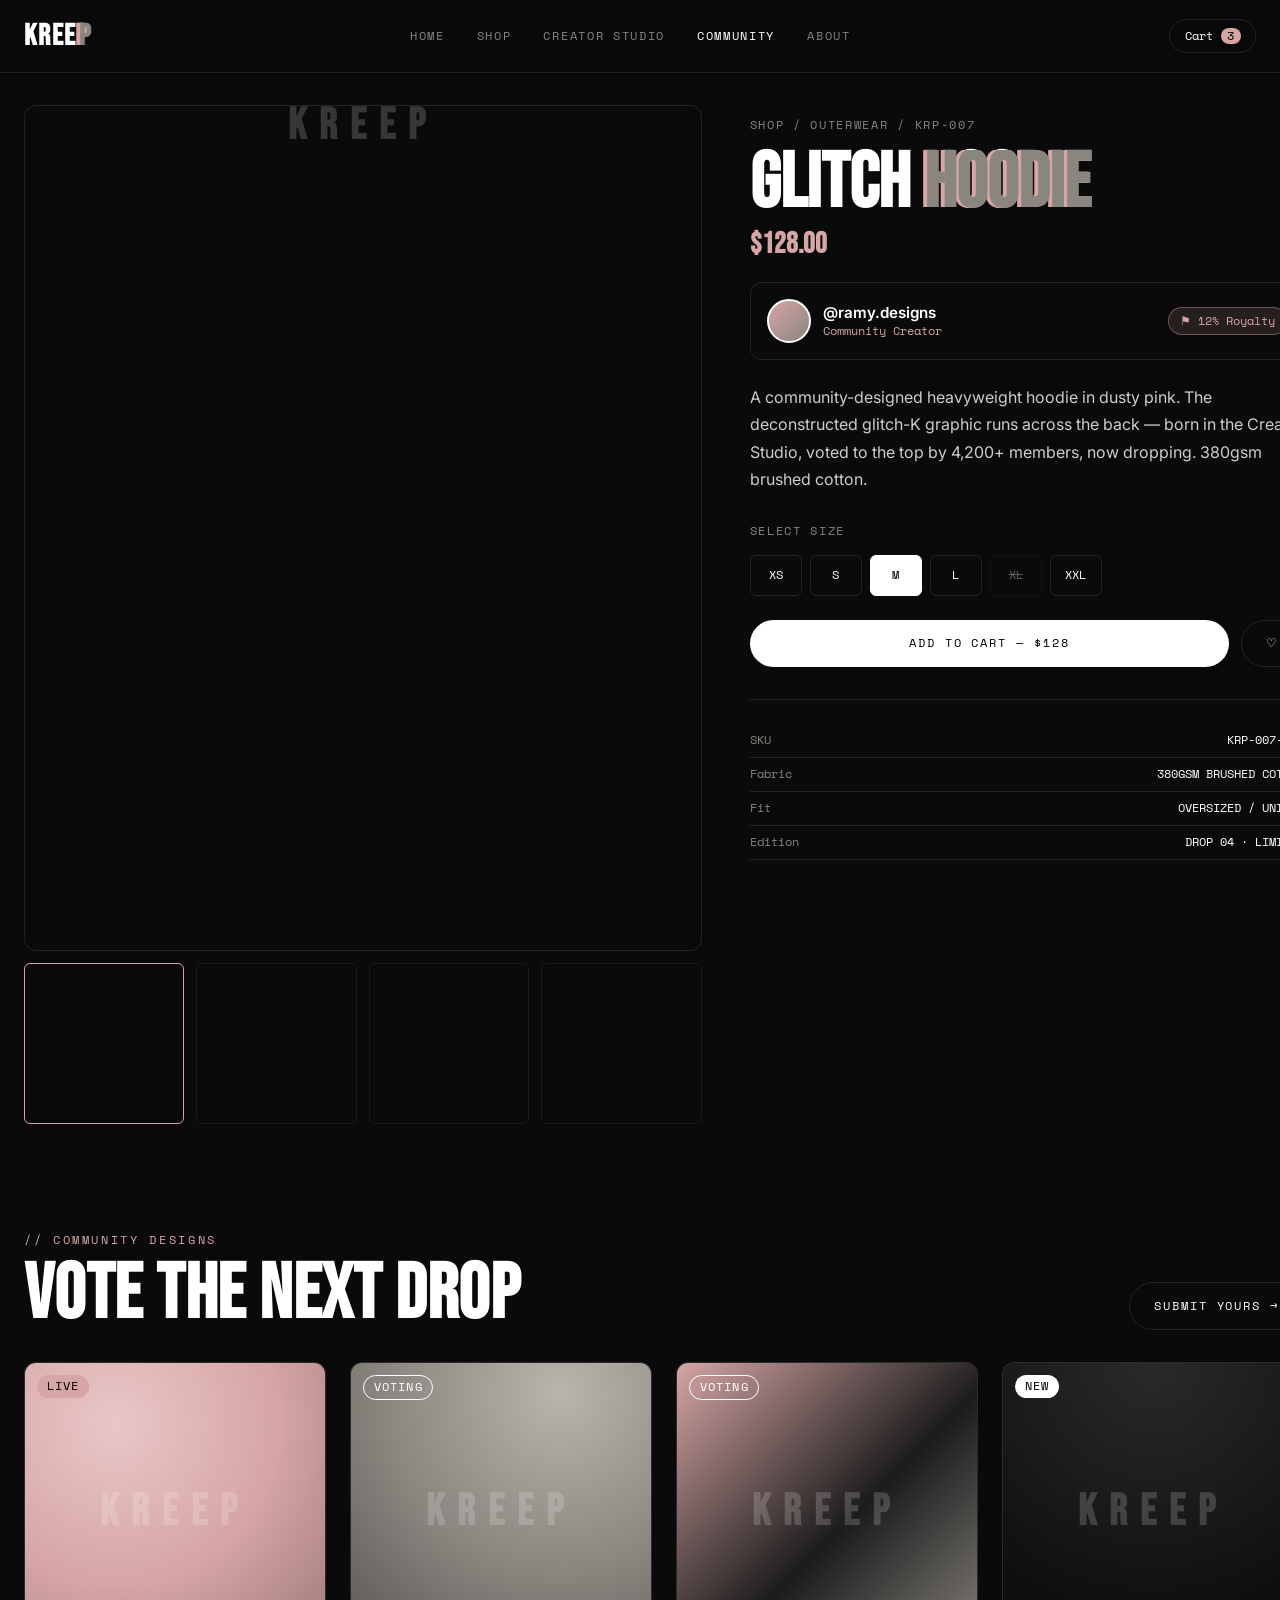
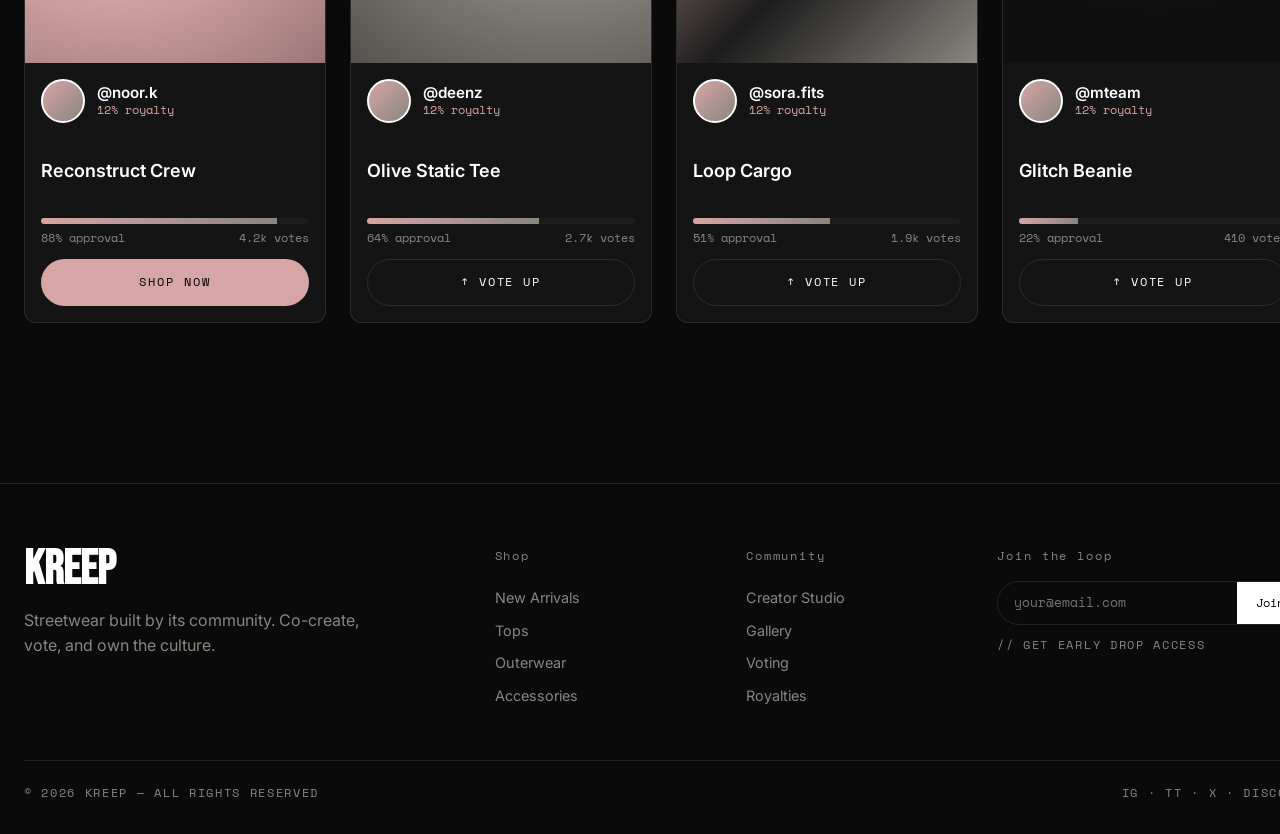
==== product.html @ 2c05e25a "feat: KREEP streetwear site — 3 screens + design tokens + components - Homepage: hero with glitch an" ====
<!DOCTYPE html>
<html lang="en">
<head>
  <meta charset="UTF-8" />
  <meta name="viewport" content="width=device-width, initial-scale=1.0" />
  <title>KREEP — Glitch Hoodie · Product</title>
  <link rel="preconnect" href="https://fonts.googleapis.com" />
  <link rel="preconnect" href="https://fonts.gstatic.com" crossorigin />
  <link href="https://fonts.googleapis.com/css2?family=Bebas+Neue&family=Inter:wght@400;500;600;700&family=Space+Mono:wght@400;700&display=swap" rel="stylesheet" />
  <link rel="stylesheet" href="css/tokens.css" />
  <link rel="stylesheet" href="css/styles.css" />
  <link rel="stylesheet" href="css/pages.css" />
</head>
<body>

  <!-- Navbar -->
  <header class="nav">
    <div class="wrap">
      <a class="nav-logo" href="index.html">KREE<span class="k-glitch glitch" data-text="P">P</span></a>
      <nav class="nav-links">
        <a href="index.html">Home</a>
        <a href="index.html#arrivals">Shop</a>
        <a href="studio.html">Creator Studio</a>
        <a href="product.html" class="active">Community</a>
        <a href="index.html#loop">About</a>
      </nav>
      <div class="nav-right">
        <button class="cart-btn">Cart <span class="count">3</span></button>
        <button class="nav-burger" aria-label="Menu"><span></span><span></span><span></span></button>
      </div>
    </div>
  </header>

  <!-- ===================== Product Detail ===================== -->
  <main class="wrap pdp">
    <div class="pdp-grid">

      <!-- Gallery -->
      <div class="gallery">
        <div class="main"><div class="ph ph-pink" id="mainImg"></div></div>
        <div class="thumbs">
          <button class="thumb active" data-ph="ph-pink"><div class="ph ph-pink"></div></button>
          <button class="thumb" data-ph="ph-olive"><div class="ph ph-olive"></div></button>
          <button class="thumb" data-ph="ph-dark"><div class="ph ph-dark"></div></button>
          <button class="thumb" data-ph="ph-mix"><div class="ph ph-mix"></div></button>
        </div>
      </div>

      <!-- Info -->
      <div class="pdp-info">
        <p class="mono crumb">Shop / Outerwear / KRP-007</p>
        <h1>Glitch <span class="glitch" data-text="Hoodie">Hoodie</span></h1>
        <div class="pdp-price">$128.00</div>

        <!-- CreatorBadge + royalty badge -->
        <div class="pdp-creator">
          <div class="creator-badge">
            <div class="avatar"></div>
            <div class="info">
              <span class="name">@ramy.designs</span>
              <span class="royalty">Community Creator</span>
            </div>
          </div>
          <span class="royalty-badge">⚑ 12% Royalty</span>
        </div>

        <p class="pdp-desc">A community-designed heavyweight hoodie in dusty pink. The deconstructed glitch-K graphic runs across the back — born in the Creator Studio, voted to the top by 4,200+ members, now dropping. 380gsm brushed cotton.</p>

        <label class="mono muted">Select size</label>
        <div class="size-row">
          <button class="size">XS</button>
          <button class="size">S</button>
          <button class="size active">M</button>
          <button class="size">L</button>
          <button class="size soldout">XL</button>
          <button class="size">XXL</button>
        </div>

        <div class="pdp-buy">
          <button class="btn btn-primary btn-block">Add to Cart — $128</button>
          <button class="btn btn-ghost" title="Save">♡</button>
        </div>

        <div class="specs">
          <div class="row"><span>SKU</span><span>KRP-007-PNK</span></div>
          <div class="row"><span>Fabric</span><span>380GSM BRUSHED COTTON</span></div>
          <div class="row"><span>Fit</span><span>OVERSIZED / UNISEX</span></div>
          <div class="row"><span>Edition</span><span>DROP 04 · LIMITED</span></div>
        </div>
      </div>
    </div>

    <!-- ===================== Community Designs Gallery ===================== -->
    <section class="section" id="community">
      <div class="section-head">
        <div>
          <p class="mono eyebrow">// Community Designs</p>
          <h2 class="display-l">Vote The Next Drop</h2>
        </div>
        <a href="studio.html" class="btn btn-ghost">Submit yours →</a>
      </div>

      <div class="grid-community">

        <!-- CommunityCard — Live -->
        <article class="community-card">
          <div class="media"><div class="ph ph-pink"></div><span class="status live">Live</span></div>
          <div class="body">
            <div class="creator-badge"><div class="avatar"></div><div class="info"><span class="name">@noor.k</span><span class="royalty">12% royalty</span></div></div>
            <h4 class="title">Reconstruct Crew</h4>
            <div class="vote">
              <div class="vote-bar"><span style="width:88%"></span></div>
              <div class="row"><span>88% approval</span><span>4.2k votes</span></div>
            </div>
            <button class="btn btn-pink btn-block">Shop Now</button>
          </div>
        </article>

        <!-- CommunityCard — Voting -->
        <article class="community-card">
          <div class="media"><div class="ph ph-olive"></div><span class="status voting">Voting</span></div>
          <div class="body">
            <div class="creator-badge"><div class="avatar"></div><div class="info"><span class="name">@deenz</span><span class="royalty">12% royalty</span></div></div>
            <h4 class="title">Olive Static Tee</h4>
            <div class="vote">
              <div class="vote-bar"><span style="width:64%"></span></div>
              <div class="row"><span>64% approval</span><span>2.7k votes</span></div>
            </div>
            <button class="btn btn-ghost btn-block">↑ Vote Up</button>
          </div>
        </article>

        <!-- CommunityCard — Voting -->
        <article class="community-card">
          <div class="media"><div class="ph ph-mix"></div><span class="status voting">Voting</span></div>
          <div class="body">
            <div class="creator-badge"><div class="avatar"></div><div class="info"><span class="name">@sora.fits</span><span class="royalty">12% royalty</span></div></div>
            <h4 class="title">Loop Cargo</h4>
            <div class="vote">
              <div class="vote-bar"><span style="width:51%"></span></div>
              <div class="row"><span>51% approval</span><span>1.9k votes</span></div>
            </div>
            <button class="btn btn-ghost btn-block">↑ Vote Up</button>
          </div>
        </article>

        <!-- CommunityCard — New -->
        <article class="community-card">
          <div class="media"><div class="ph ph-dark"></div><span class="status new">New</span></div>
          <div class="body">
            <div class="creator-badge"><div class="avatar"></div><div class="info"><span class="name">@mteam</span><span class="royalty">12% royalty</span></div></div>
            <h4 class="title">Glitch Beanie</h4>
            <div class="vote">
              <div class="vote-bar"><span style="width:22%"></span></div>
              <div class="row"><span>22% approval</span><span>410 votes</span></div>
            </div>
            <button class="btn btn-ghost btn-block">↑ Vote Up</button>
          </div>
        </article>

      </div>
    </section>
  </main>

  <!-- Footer -->
  <footer class="footer">
    <div class="wrap">
      <div class="grid">
        <div>
          <div class="logo">KREEP</div>
          <p class="muted" style="max-width:34ch">Streetwear built by its community. Co-create, vote, and own the culture.</p>
        </div>
        <div><h5>Shop</h5><div class="links"><a href="#">New Arrivals</a><a href="#">Tops</a><a href="#">Outerwear</a><a href="#">Accessories</a></div></div>
        <div><h5>Community</h5><div class="links"><a href="studio.html">Creator Studio</a><a href="product.html">Gallery</a><a href="#">Voting</a><a href="#">Royalties</a></div></div>
        <div>
          <h5>Join the loop</h5>
          <form class="news" onsubmit="return false"><input type="email" placeholder="your@email.com" aria-label="Email" /><button type="submit">Join</button></form>
          <p class="mono muted" style="margin-top:.8rem">// Get early drop access</p>
        </div>
      </div>
      <div class="bottom mono"><span>© 2026 KREEP — ALL RIGHTS RESERVED</span><span>IG · TT · X · DISCORD</span></div>
    </div>
  </footer>

  <script src="js/main.js"></script>
</body>
</html>
---- css/tokens.css ----
/* ==========================================================================
   KREEP — Design Tokens
   These map 1:1 to Figma Color Styles, Text Styles & spacing variables.
   Use the comment labels as the Style names when rebuilding in Figma.
   ========================================================================== */

:root {
  /* ---- Color Styles ---------------------------------------------------- */
  --c-dusty-pink: #d6a5a5;   /* Brand/Dusty Pink   */
  --c-olive-gray: #89857f;   /* Brand/Warm Gray    */
  --c-black:      #000000;   /* Base/Black         */
  --c-white:      #ffffff;   /* Base/White         */

  /* Derived surface tints (kept inside the palette family) */
  --c-ink-900:    #0a0a0a;
  --c-ink-800:    #141414;
  --c-ink-700:    #1c1c1c;
  --c-line:       rgba(255, 255, 255, 0.10);
  --c-line-dark:  rgba(0, 0, 0, 0.12);
  --c-pink-soft:  rgba(214, 165, 165, 0.14);
  --c-pink-line:  rgba(214, 165, 165, 0.40);
  --c-olive-soft: rgba(137, 133, 127, 0.16);

  /* Status colors (derived from palette, used for community tags) */
  --c-live:    #d6a5a5;
  --c-voting:  #89857f;
  --c-new:     #ffffff;

  /* ---- Typography ------------------------------------------------------ */
  --font-display: "Bebas Neue", "Arial Narrow", sans-serif; /* Display     */
  --font-body:    "Inter", system-ui, -apple-system, sans-serif; /* Body    */
  --font-mono:    "Space Mono", "Courier New", monospace;   /* Label/Tag   */

  /* Text Styles — size / line-height / tracking */
  --t-display-xl: 700 clamp(4rem, 14vw, 11rem)/0.86 var(--font-display);
  --t-display-l:  700 clamp(2.6rem, 6vw, 5rem)/0.9 var(--font-display);
  --t-display-m:  700 clamp(1.8rem, 3.4vw, 2.8rem)/0.95 var(--font-display);
  --t-heading:    600 1.125rem/1.3 var(--font-body);
  --t-body:       400 1rem/1.6 var(--font-body);
  --t-body-sm:    400 0.875rem/1.55 var(--font-body);
  --t-label:      400 0.75rem/1.4 var(--font-mono);

  /* ---- Spacing scale (8pt-ish) ---------------------------------------- */
  --s-1: 0.25rem;
  --s-2: 0.5rem;
  --s-3: 0.75rem;
  --s-4: 1rem;
  --s-5: 1.5rem;
  --s-6: 2rem;
  --s-7: 3rem;
  --s-8: 4rem;
  --s-9: 6rem;

  /* ---- Radius & elevation --------------------------------------------- */
  --r-sm: 6px;
  --r-md: 12px;
  --r-lg: 20px;
  --r-pill: 999px;

  --shadow-card: 0 18px 40px -20px rgba(0, 0, 0, 0.6);
  --shadow-float: 0 30px 60px -25px rgba(0, 0, 0, 0.7);

  /* ---- Layout ---------------------------------------------------------- */
  --maxw: 1280px;
  --nav-h: 72px;
}
---- css/styles.css ----
/* ==========================================================================
   KREEP — Global + Component styles
   Components flagged with /* @component */ map to Figma components.
   ========================================================================== */

*,
*::before,
*::after { box-sizing: border-box; }

html { scroll-behavior: smooth; }

body {
  margin: 0;
  background: var(--c-ink-900);
  color: var(--c-white);
  font: var(--t-body);
  -webkit-font-smoothing: antialiased;
  text-rendering: optimizeLegibility;
  overflow-x: hidden;
}

a { color: inherit; text-decoration: none; }
img { display: block; max-width: 100%; }
button { font-family: inherit; cursor: pointer; border: none; background: none; color: inherit; }
ul { list-style: none; margin: 0; padding: 0; }

.wrap { width: 100%; max-width: var(--maxw); margin-inline: auto; padding-inline: var(--s-5); }

.mono { font: var(--t-label); letter-spacing: 0.14em; text-transform: uppercase; }
.muted { color: var(--c-olive-gray); }

.display-xl { font: var(--t-display-xl); letter-spacing: 0.01em; text-transform: uppercase; margin: 0; }
.display-l  { font: var(--t-display-l);  letter-spacing: 0.01em; text-transform: uppercase; margin: 0; }
.display-m  { font: var(--t-display-m);  letter-spacing: 0.02em; text-transform: uppercase; margin: 0; }

.section { padding-block: var(--s-9); }
.section-head { display: flex; align-items: flex-end; justify-content: space-between; gap: var(--s-5); margin-bottom: var(--s-6); flex-wrap: wrap; }
.eyebrow { color: var(--c-dusty-pink); letter-spacing: 0.22em; }

/* ---- Buttons ------------------------------------------------------------ */
.btn {
  display: inline-flex; align-items: center; gap: var(--s-2);
  padding: 0.9rem 1.5rem;
  font: var(--t-label); letter-spacing: 0.16em; text-transform: uppercase;
  border-radius: var(--r-pill);
  transition: transform 0.18s ease, background 0.18s ease, color 0.18s ease;
  border: 1px solid transparent;
}
.btn:hover { transform: translateY(-2px); }
.btn-primary { background: var(--c-white); color: var(--c-black); }
.btn-primary:hover { background: var(--c-dusty-pink); }
.btn-ghost { border-color: var(--c-line); color: var(--c-white); }
.btn-ghost:hover { border-color: var(--c-dusty-pink); color: var(--c-dusty-pink); }
.btn-pink { background: var(--c-dusty-pink); color: var(--c-black); }
.btn-block { width: 100%; justify-content: center; }

/* ==========================================================================
   @component  Navbar
   ========================================================================== */
.nav {
  position: sticky; top: 0; z-index: 50;
  height: var(--nav-h);
  display: flex; align-items: center;
  background: rgba(10, 10, 10, 0.72);
  backdrop-filter: blur(14px);
  border-bottom: 1px solid var(--c-line);
}
.nav .wrap { display: flex; align-items: center; justify-content: space-between; gap: var(--s-5); }
.nav-logo { font: var(--t-display-m); font-size: 1.9rem; letter-spacing: 0.06em; display: inline-flex; align-items: center; }
.nav-logo .k-glitch { color: var(--c-dusty-pink); }
.nav-links { display: flex; gap: var(--s-6); }
.nav-links a { font: var(--t-label); letter-spacing: 0.14em; text-transform: uppercase; color: var(--c-olive-gray); transition: color 0.15s; }
.nav-links a:hover, .nav-links a.active { color: var(--c-white); }
.nav-right { display: flex; align-items: center; gap: var(--s-4); }
.cart-btn { display: inline-flex; align-items: center; gap: var(--s-2); padding: 0.5rem 0.9rem; border: 1px solid var(--c-line); border-radius: var(--r-pill); font: var(--t-label); }
.cart-btn .count { background: var(--c-dusty-pink); color: var(--c-black); border-radius: var(--r-pill); padding: 0 0.4rem; }
.nav-burger { display: none; flex-direction: column; gap: 5px; }
.nav-burger span { width: 22px; height: 2px; background: var(--c-white); }

/* ==========================================================================
   @component  ProductCard
   ========================================================================== */
.product-card {
  position: relative;
  background: var(--c-ink-800);
  border: 1px solid var(--c-line);
  border-radius: var(--r-md);
  overflow: hidden;
  transition: border-color 0.2s, transform 0.2s;
}
.product-card:hover { border-color: var(--c-pink-line); transform: translateY(-4px); }
.product-card .media { position: relative; aspect-ratio: 4 / 5; overflow: hidden; }
.product-card .media .ph { width: 100%; height: 100%; }
.product-card .sku { position: absolute; top: var(--s-3); left: var(--s-3); background: rgba(0,0,0,0.6); padding: 0.25rem 0.55rem; border-radius: var(--r-sm); font: var(--t-label); letter-spacing: 0.1em; }
.product-card .overlay {
  position: absolute; inset: 0;
  display: flex; align-items: flex-end; justify-content: center;
  padding: var(--s-4);
  background: linear-gradient(to top, rgba(0,0,0,0.85), transparent 60%);
  opacity: 0; transition: opacity 0.22s ease;
}
.product-card:hover .overlay { opacity: 1; }
.product-card .overlay .btn { transform: translateY(8px); transition: transform 0.22s ease; }
.product-card:hover .overlay .btn { transform: translateY(0); }
.product-card .meta { padding: var(--s-4); display: flex; justify-content: space-between; align-items: center; gap: var(--s-3); }
.product-card .meta h4 { margin: 0; font: var(--t-heading); }
.product-card .meta .price { font: var(--t-label); color: var(--c-dusty-pink); }
.product-card .meta .cat { font: var(--t-label); color: var(--c-olive-gray); display: block; margin-top: 2px; }

/* ==========================================================================
   @component  CreatorBadge
   ========================================================================== */
.creator-badge { display: inline-flex; align-items: center; gap: var(--s-3); }
.creator-badge .avatar { width: 40px; height: 40px; border-radius: var(--r-pill); background: linear-gradient(135deg, var(--c-dusty-pink), var(--c-olive-gray)); flex-shrink: 0; border: 2px solid var(--c-white); }
.creator-badge .info { display: flex; flex-direction: column; }
.creator-badge .name { font: var(--t-heading); font-size: 0.95rem; }
.creator-badge .royalty { font: var(--t-label); color: var(--c-dusty-pink); }

/* ==========================================================================
   @component  DesignChip
   ========================================================================== */
.design-chip {
  display: inline-flex; align-items: center; gap: var(--s-2);
  padding: 0.5rem 0.75rem;
  border: 1px solid var(--c-line);
  border-radius: var(--r-sm);
  font: var(--t-label); letter-spacing: 0.08em;
  background: var(--c-ink-700);
  transition: border-color 0.15s, background 0.15s, color 0.15s;
}
.design-chip:hover { border-color: var(--c-pink-line); }
.design-chip.active { background: var(--c-white); color: var(--c-black); border-color: var(--c-white); }
.design-chip .swatch { width: 14px; height: 14px; border-radius: 3px; border: 1px solid var(--c-line-dark); }

/* ==========================================================================
   @component  CommunityCard
   ========================================================================== */
.community-card {
  background: var(--c-ink-800);
  border: 1px solid var(--c-line);
  border-radius: var(--r-md);
  overflow: hidden;
  display: flex; flex-direction: column;
}
.community-card .media { aspect-ratio: 1/1; position: relative; }
.community-card .media .ph { width: 100%; height: 100%; }
.community-card .status { position: absolute; top: var(--s-3); left: var(--s-3); padding: 0.2rem 0.6rem; border-radius: var(--r-pill); font: var(--t-label); letter-spacing: 0.1em; text-transform: uppercase; }
.status.live   { background: var(--c-dusty-pink); color: var(--c-black); }
.status.voting { background: transparent; color: var(--c-white); border: 1px solid var(--c-white); }
.status.new    { background: var(--c-white); color: var(--c-black); }
.community-card .body { padding: var(--s-4); display: flex; flex-direction: column; gap: var(--s-3); }
.community-card .title { font: var(--t-heading); }
.vote { display: flex; flex-direction: column; gap: 6px; }
.vote-bar { height: 6px; border-radius: var(--r-pill); background: var(--c-ink-700); overflow: hidden; }
.vote-bar > span { display: block; height: 100%; background: linear-gradient(90deg, var(--c-dusty-pink), var(--c-olive-gray)); }
.vote .row { display: flex; justify-content: space-between; font: var(--t-label); color: var(--c-olive-gray); }

/* ---- Placeholder visuals (stand in for product photography) ------------- */
.ph { background-size: cover; background-position: center; position: relative; }
.ph-pink  { background: radial-gradient(120% 120% at 30% 20%, #e9c7c7, #d6a5a5 45%, #8a6a6a 100%); }
.ph-olive { background: radial-gradient(120% 120% at 70% 10%, #b9b5ad, #89857f 50%, #4f4d49 100%); }
.ph-dark  { background: radial-gradient(120% 120% at 50% 0%, #2a2a2a, #0f0f0f 70%); }
.ph-mix   { background: linear-gradient(135deg, #d6a5a5 0%, #1c1c1c 55%, #89857f 100%); }
.ph::after { content: "KREEP"; position: absolute; inset: 0; display: grid; place-items: center; font: var(--t-display-m); color: rgba(255,255,255,0.18); letter-spacing: 0.3em; }

/* ==========================================================================
   Footer
   ========================================================================== */
.footer { border-top: 1px solid var(--c-line); padding-block: var(--s-8) var(--s-6); margin-top: var(--s-8); }
.footer .grid { display: grid; grid-template-columns: 2fr 1fr 1fr 1.4fr; gap: var(--s-6); }
.footer h5 { font: var(--t-label); color: var(--c-olive-gray); letter-spacing: 0.16em; margin: 0 0 var(--s-4); }
.footer .logo { font: var(--t-display-l); font-size: 3rem; }
.footer .links a { display: block; padding: 0.3rem 0; color: var(--c-olive-gray); font-size: 0.9rem; }
.footer .links a:hover { color: var(--c-white); }
.footer .news { display: flex; border: 1px solid var(--c-line); border-radius: var(--r-pill); overflow: hidden; }
.footer .news input { flex: 1; background: transparent; border: none; color: var(--c-white); padding: 0.7rem 1rem; outline: none; font-family: var(--font-mono); font-size: 0.8rem; }
.footer .news button { background: var(--c-white); color: var(--c-black); padding-inline: 1.2rem; font: var(--t-label); }
.footer .bottom { display: flex; justify-content: space-between; gap: var(--s-4); margin-top: var(--s-7); padding-top: var(--s-5); border-top: 1px solid var(--c-line); flex-wrap: wrap; color: var(--c-olive-gray); }

/* ==========================================================================
   Glitch signature element
   ========================================================================== */
.glitch { position: relative; display: inline-block; color: var(--c-white); }
.glitch::before, .glitch::after {
  content: attr(data-text);
  position: absolute; left: 0; top: 0;
  width: 100%; overflow: hidden;
  clip-path: inset(0 0 0 0);
}
.glitch::before { color: var(--c-dusty-pink); transform: translate(-2px, 0); animation: glitch-1 2.2s infinite linear alternate-reverse; }
.glitch::after  { color: var(--c-olive-gray); transform: translate(2px, 0);  animation: glitch-2 2.6s infinite linear alternate-reverse; }
.glitch.active::before { animation-duration: 0.35s; }
.glitch.active::after  { animation-duration: 0.42s; }

@keyframes glitch-1 {
  0%   { clip-path: inset(0 0 82% 0); transform: translate(-2px, -1px); }
  20%  { clip-path: inset(30% 0 40% 0); transform: translate(3px, 1px); }
  40%  { clip-path: inset(60% 0 8% 0); transform: translate(-3px, 0); }
  60%  { clip-path: inset(10% 0 70% 0); transform: translate(2px, -1px); }
  80%  { clip-path: inset(48% 0 22% 0); transform: translate(-1px, 1px); }
  100% { clip-path: inset(70% 0 12% 0); transform: translate(2px, 0); }
}
@keyframes glitch-2 {
  0%   { clip-path: inset(72% 0 8% 0); transform: translate(2px, 1px); }
  20%  { clip-path: inset(12% 0 62% 0); transform: translate(-3px, 0); }
  40%  { clip-path: inset(40% 0 30% 0); transform: translate(3px, -1px); }
  60%  { clip-path: inset(80% 0 4% 0); transform: translate(-2px, 1px); }
  80%  { clip-path: inset(24% 0 52% 0); transform: translate(1px, 0); }
  100% { clip-path: inset(4% 0 86% 0); transform: translate(-2px, -1px); }
}

/* ==========================================================================
   Ticker
   ========================================================================== */
.ticker { border-block: 1px solid var(--c-line); background: var(--c-dusty-pink); color: var(--c-black); overflow: hidden; white-space: nowrap; }
.ticker .track { display: inline-flex; gap: var(--s-6); padding-block: 0.7rem; animation: ticker 22s linear infinite; }
.ticker .track span { font: var(--t-display-m); font-size: 1.4rem; letter-spacing: 0.08em; display: inline-flex; align-items: center; gap: var(--s-6); }
.ticker .track span::after { content: "✕"; font-size: 0.9rem; }
@keyframes ticker { from { transform: translateX(0); } to { transform: translateX(-50%); } }

@media (prefers-reduced-motion: reduce) {
  .ticker .track, .glitch::before, .glitch::after { animation: none !important; }
}

/* ==========================================================================
   Responsive
   ========================================================================== */
@media (max-width: 880px) {
  .nav-links { display: none; }
  .nav-burger { display: flex; }
  .footer .grid { grid-template-columns: 1fr 1fr; }
}
---- css/pages.css ----
/* ==========================================================================
   KREEP — Page-specific layouts (Home, Studio, Product)
   ========================================================================== */

/* ---------------------------- HOME : Hero -------------------------------- */
.hero { padding-top: var(--s-7); position: relative; overflow: hidden; }
.hero::before {
  content: ""; position: absolute; top: -10%; right: -5%;
  width: 50vw; height: 50vw; max-width: 700px; max-height: 700px;
  background: radial-gradient(circle, var(--c-pink-soft), transparent 65%);
  pointer-events: none;
}
.hero-grid { display: grid; grid-template-columns: 1.05fr 0.95fr; gap: var(--s-7); align-items: center; }
.hero-copy .eyebrow { margin-bottom: var(--s-4); }
.hero-sub { max-width: 42ch; color: #cfcdc9; margin: var(--s-5) 0; font-size: 1.05rem; }
.hero-cta { display: flex; gap: var(--s-3); flex-wrap: wrap; }
.hero-note { margin-top: var(--s-6); }
.hero-glitch { color: var(--c-dusty-pink); }

.hero-visual { position: relative; min-height: 520px; }
.float-card { position: absolute; width: 240px; box-shadow: var(--shadow-float); }
.float-card.f1 { top: 0; left: 6%; z-index: 3; animation: float 6s ease-in-out infinite; }
.float-card.f2 { top: 28%; right: 2%; z-index: 2; width: 220px; animation: float 7s ease-in-out infinite 0.6s; }
.float-card.f3 { bottom: 0; left: 22%; z-index: 1; width: 210px; animation: float 8s ease-in-out infinite 1.2s; }
@keyframes float { 0%,100% { transform: translateY(0); } 50% { transform: translateY(-14px); } }

/* ---------------------------- HOME : Stats ------------------------------- */
.stats { border-block: 1px solid var(--c-line); }
.stats-grid { display: grid; grid-template-columns: repeat(4, 1fr); }
.stat { padding: var(--s-7) var(--s-4); display: flex; flex-direction: column; gap: var(--s-2); text-align: center; border-left: 1px solid var(--c-line); }
.stat:first-child { border-left: none; }
.stat .num { font: var(--t-display-l); font-size: clamp(2.4rem, 4vw, 3.6rem); color: var(--c-white); line-height: 1; }

/* ---------------------------- HOME : Grids ------------------------------- */
.grid-products { display: grid; grid-template-columns: repeat(4, 1fr); gap: var(--s-5); }

/* ---------------------------- HOME : Loop -------------------------------- */
.loop { background: linear-gradient(180deg, var(--c-ink-900), var(--c-ink-800)); border-block: 1px solid var(--c-line); }
.loop-grid { display: grid; grid-template-columns: 1fr 1fr; gap: var(--s-7); align-items: center; }
.loop-sub { color: #cfcdc9; max-width: 44ch; margin: var(--s-5) 0; }
.loop-steps { display: flex; flex-direction: column; gap: var(--s-4); margin: 0 0 var(--s-6); }
.loop-steps li { display: flex; align-items: center; gap: var(--s-4); padding-bottom: var(--s-4); border-bottom: 1px solid var(--c-line); }
.loop-steps .mono { color: var(--c-dusty-pink); font-size: 1.1rem; }

.studio-mini { background: var(--c-ink-700); border: 1px solid var(--c-line); border-radius: var(--r-lg); overflow: hidden; box-shadow: var(--shadow-card); }
.mini-bar { display: flex; gap: 8px; padding: var(--s-4); border-bottom: 1px solid var(--c-line); }
.mini-bar span { width: 12px; height: 12px; border-radius: 50%; background: var(--c-olive-gray); }
.mini-bar span:first-child { background: var(--c-dusty-pink); }
.mini-body { display: grid; grid-template-columns: 120px 1fr; gap: var(--s-4); padding: var(--s-4); }
.mini-left { display: flex; flex-direction: column; gap: var(--s-2); }
.mini-stage { position: relative; border-radius: var(--r-md); overflow: hidden; aspect-ratio: 4/3; display: grid; place-items: center; }
.mini-stage .ph { position: absolute; inset: 0; }
.mini-stage .ph::after { content: ""; }
.stage-text { position: relative; font: var(--t-display-l); font-size: 2.4rem; color: var(--c-white); }

/* ==========================================================================
   STUDIO — 3 column layout
   ========================================================================== */
.studio { padding: var(--s-5) 0; }
.studio-head { display: flex; justify-content: space-between; align-items: center; margin-bottom: var(--s-5); flex-wrap: wrap; gap: var(--s-4); }
.studio-head h1 { font: var(--t-display-m); }
.studio-layout { display: grid; grid-template-columns: 280px 1fr 320px; gap: var(--s-5); align-items: start; }
.panel { background: var(--c-ink-800); border: 1px solid var(--c-line); border-radius: var(--r-md); padding: var(--s-5); }
.panel h3 { font: var(--t-label); color: var(--c-olive-gray); letter-spacing: 0.16em; margin: 0 0 var(--s-3); text-transform: uppercase; }
.panel + .panel, .panel .group + .group { margin-top: var(--s-5); }
.group { padding-top: var(--s-5); border-top: 1px solid var(--c-line); }
.group:first-child { padding-top: 0; border-top: none; }
.chip-row { display: flex; flex-wrap: wrap; gap: var(--s-2); }
.layers { display: flex; flex-direction: column; gap: var(--s-2); }
.layer { display: flex; justify-content: space-between; align-items: center; padding: .6rem .7rem; border: 1px solid var(--c-line); border-radius: var(--r-sm); font-size: .85rem; background: var(--c-ink-700); }
.layer.active { border-color: var(--c-pink-line); background: var(--c-pink-soft); }
.layer .mono { color: var(--c-olive-gray); }

/* Center canvas */
.canvas { background: var(--c-ink-800); border: 1px solid var(--c-line); border-radius: var(--r-md); overflow: hidden; }
.toolbar { display: flex; align-items: center; gap: var(--s-2); padding: var(--s-3) var(--s-4); border-bottom: 1px solid var(--c-line); flex-wrap: wrap; }
.tool { width: 38px; height: 38px; border-radius: var(--r-sm); border: 1px solid var(--c-line); display: grid; place-items: center; font-size: 1rem; transition: border-color .15s, background .15s; }
.tool:hover, .tool.active { border-color: var(--c-dusty-pink); background: var(--c-pink-soft); }
.toolbar .spacer { flex: 1; }
.stage { position: relative; aspect-ratio: 1/1; max-height: 560px; margin: var(--s-5); border-radius: var(--r-md); overflow: hidden; display: grid; place-items: center; }
.stage .ph { position: absolute; inset: 0; }
.stage .ph::after { content: ""; }
.stage .draggable { position: relative; font: var(--t-display-l); font-size: clamp(2.5rem, 6vw, 4.5rem); color: var(--c-white); cursor: grab; user-select: none; padding: .2rem .5rem; border: 1px dashed transparent; }
.stage .draggable:active { cursor: grabbing; }
.stage .draggable.selected { border-color: var(--c-dusty-pink); }
.angles { display: flex; gap: var(--s-3); padding: 0 var(--s-5) var(--s-5); }
.angle { flex: 1; aspect-ratio: 1/1; border-radius: var(--r-sm); border: 1px solid var(--c-line); overflow: hidden; opacity: .55; transition: opacity .15s, border-color .15s; }
.angle .ph::after { content: ""; }
.angle:hover, .angle.active { opacity: 1; border-color: var(--c-dusty-pink); }

/* Right editor */
.field { margin-bottom: var(--s-4); }
.field label { display: block; font: var(--t-label); color: var(--c-olive-gray); margin-bottom: var(--s-2); text-transform: uppercase; letter-spacing: .12em; }
.field input[type=text], .field select, .field textarea {
  width: 100%; background: var(--c-ink-700); border: 1px solid var(--c-line); color: var(--c-white);
  padding: .7rem .8rem; border-radius: var(--r-sm); font-family: var(--font-body); font-size: .95rem; outline: none;
}
.field input:focus, .field select:focus, .field textarea:focus { border-color: var(--c-dusty-pink); }
.range-row { display: flex; align-items: center; gap: var(--s-3); }
.range-row input[type=range] { flex: 1; accent-color: var(--c-dusty-pink); }
.range-row .val { font: var(--t-label); color: var(--c-dusty-pink); min-width: 48px; text-align: right; }
.font-grid { display: grid; grid-template-columns: 1fr 1fr 1fr; gap: var(--s-2); }
.font-opt { padding: .6rem; border: 1px solid var(--c-line); border-radius: var(--r-sm); text-align: center; font-size: .85rem; }
.font-opt.active { border-color: var(--c-dusty-pink); background: var(--c-pink-soft); }
.font-opt small { display: block; font: var(--t-label); color: var(--c-olive-gray); margin-top: 2px; }

.price-summary { background: var(--c-ink-700); border-radius: var(--r-md); padding: var(--s-4); margin: var(--s-5) 0; }
.price-summary .line { display: flex; justify-content: space-between; padding: .35rem 0; font-size: .9rem; }
.price-summary .line.total { border-top: 1px solid var(--c-line); margin-top: var(--s-2); padding-top: var(--s-3); font: var(--t-display-m); font-size: 1.6rem; }
.royalty-notice { display: flex; gap: var(--s-3); padding: var(--s-4); border: 1px dashed var(--c-pink-line); border-radius: var(--r-md); background: var(--c-pink-soft); font-size: .85rem; color: #e8d5d5; margin-bottom: var(--s-5); }
.royalty-notice strong { color: var(--c-dusty-pink); }
.studio-actions { display: flex; flex-direction: column; gap: var(--s-3); }

/* ==========================================================================
   PRODUCT — detail + community gallery
   ========================================================================== */
.pdp { padding-top: var(--s-6); }
.pdp-grid { display: grid; grid-template-columns: 1.1fr 0.9fr; gap: var(--s-7); align-items: start; }
.gallery .main { aspect-ratio: 4/5; border-radius: var(--r-md); overflow: hidden; border: 1px solid var(--c-line); }
.gallery .thumbs { display: grid; grid-template-columns: repeat(4, 1fr); gap: var(--s-3); margin-top: var(--s-3); }
.gallery .thumb { aspect-ratio: 1/1; border-radius: var(--r-sm); overflow: hidden; border: 1px solid var(--c-line); cursor: pointer; opacity: .6; transition: opacity .15s, border-color .15s; }
.gallery .thumb .ph::after { content: ""; }
.gallery .thumb:hover, .gallery .thumb.active { opacity: 1; border-color: var(--c-dusty-pink); }

.pdp-info .crumb { color: var(--c-olive-gray); margin-bottom: var(--s-4); }
.pdp-info h1 { font: var(--t-display-l); margin: 0 0 var(--s-3); }
.pdp-price { font: var(--t-display-m); font-size: 1.8rem; color: var(--c-dusty-pink); margin-bottom: var(--s-5); }
.pdp-creator { display: flex; justify-content: space-between; align-items: center; padding: var(--s-4); border: 1px solid var(--c-line); border-radius: var(--r-md); margin-bottom: var(--s-5); }
.royalty-badge { display: inline-flex; align-items: center; gap: var(--s-2); padding: .3rem .7rem; border-radius: var(--r-pill); background: var(--c-pink-soft); border: 1px solid var(--c-pink-line); font: var(--t-label); color: var(--c-dusty-pink); }
.pdp-desc { color: #cfcdc9; line-height: 1.7; margin-bottom: var(--s-5); }
.size-row { display: flex; gap: var(--s-2); margin: var(--s-3) 0 var(--s-5); flex-wrap: wrap; }
.size { min-width: 52px; padding: .7rem; text-align: center; border: 1px solid var(--c-line); border-radius: var(--r-sm); font: var(--t-label); transition: .15s; }
.size:hover { border-color: var(--c-dusty-pink); }
.size.active { background: var(--c-white); color: var(--c-black); border-color: var(--c-white); }
.size.soldout { opacity: .35; text-decoration: line-through; pointer-events: none; }
.pdp-buy { display: flex; gap: var(--s-3); }
.specs { margin-top: var(--s-6); border-top: 1px solid var(--c-line); padding-top: var(--s-5); }
.specs .row { display: flex; justify-content: space-between; padding: .5rem 0; font: var(--t-label); border-bottom: 1px solid var(--c-line); }
.specs .row span:first-child { color: var(--c-olive-gray); }

.grid-community { display: grid; grid-template-columns: repeat(4, 1fr); gap: var(--s-5); }

/* ==========================================================================
   Responsive
   ========================================================================== */
@media (max-width: 1040px) {
  .studio-layout { grid-template-columns: 1fr; }
  .grid-products, .grid-community { grid-template-columns: repeat(2, 1fr); }
}
@media (max-width: 880px) {
  .hero-grid, .loop-grid, .pdp-grid { grid-template-columns: 1fr; }
  .hero-visual { min-height: 420px; }
  .stats-grid { grid-template-columns: repeat(2, 1fr); }
  .stat:nth-child(3) { border-left: none; }
}
@media (max-width: 560px) {
  .grid-products, .grid-community, .font-grid { grid-template-columns: 1fr; }
}
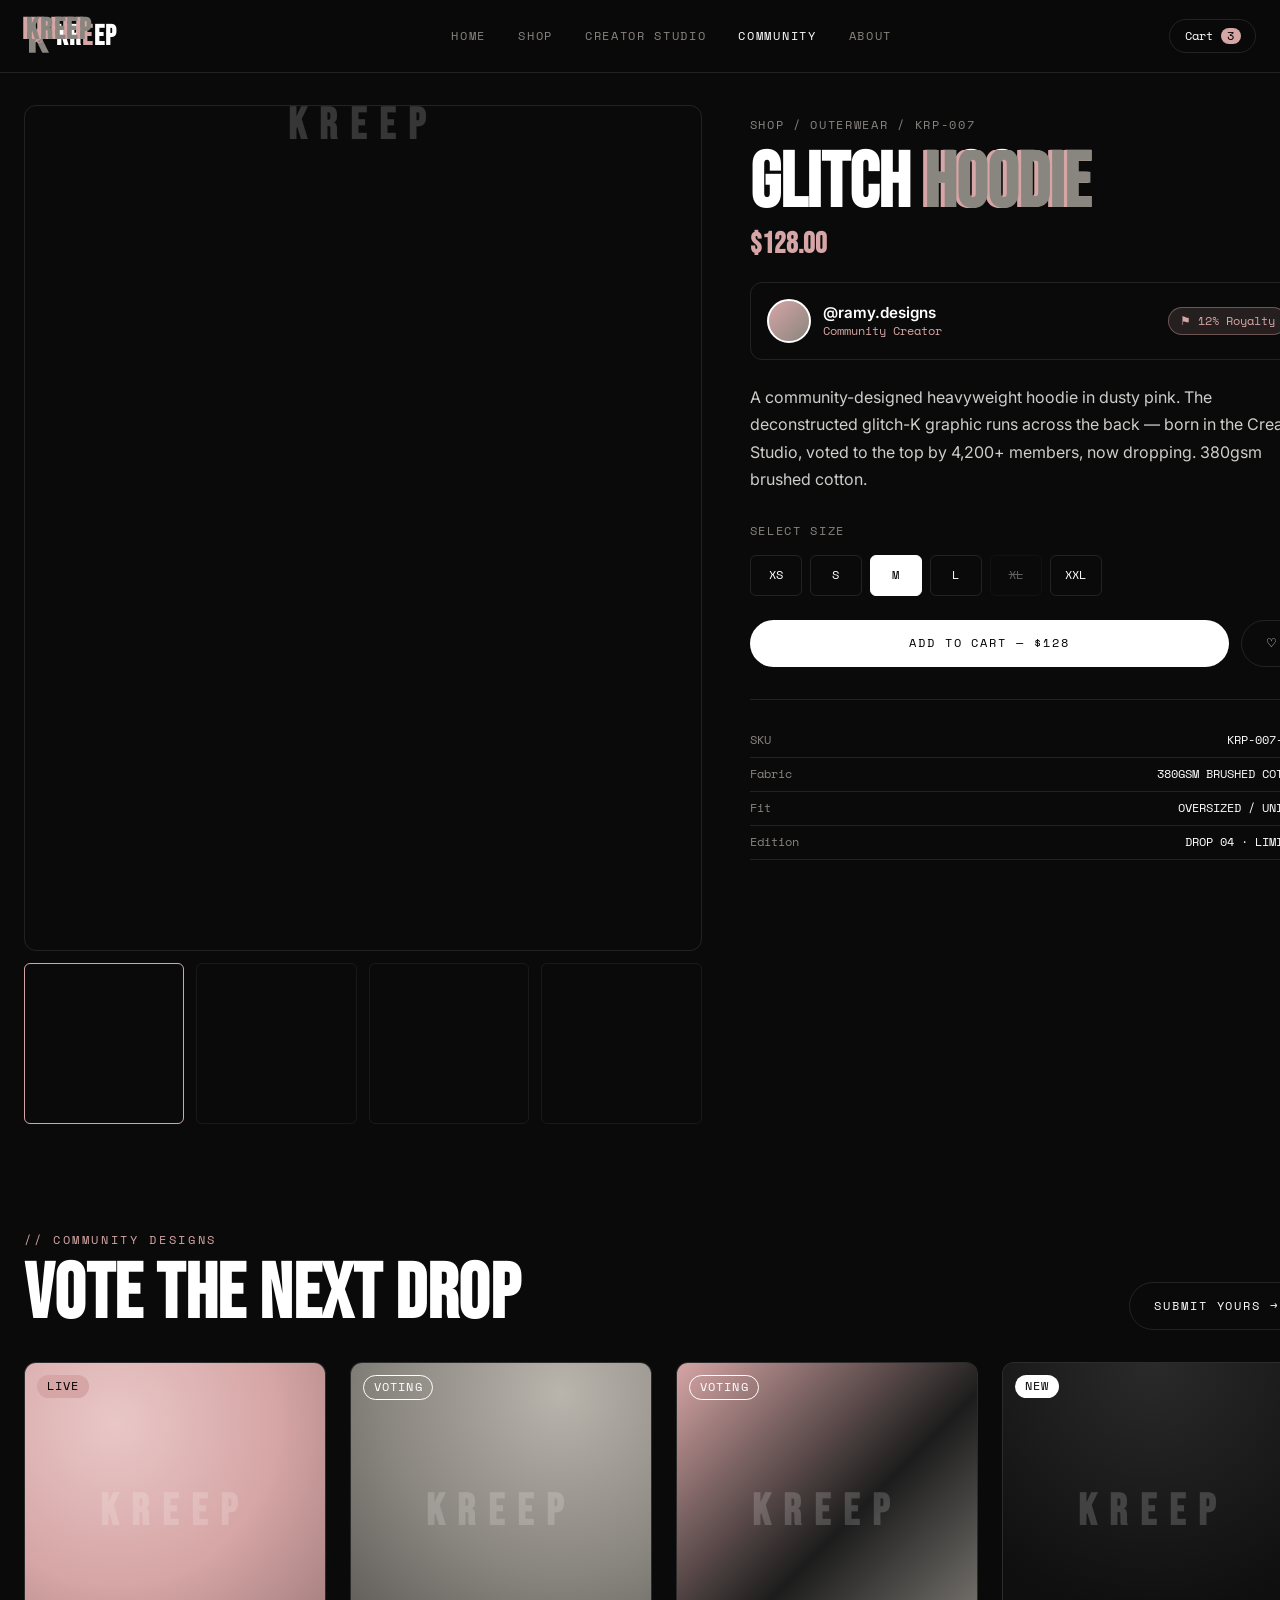
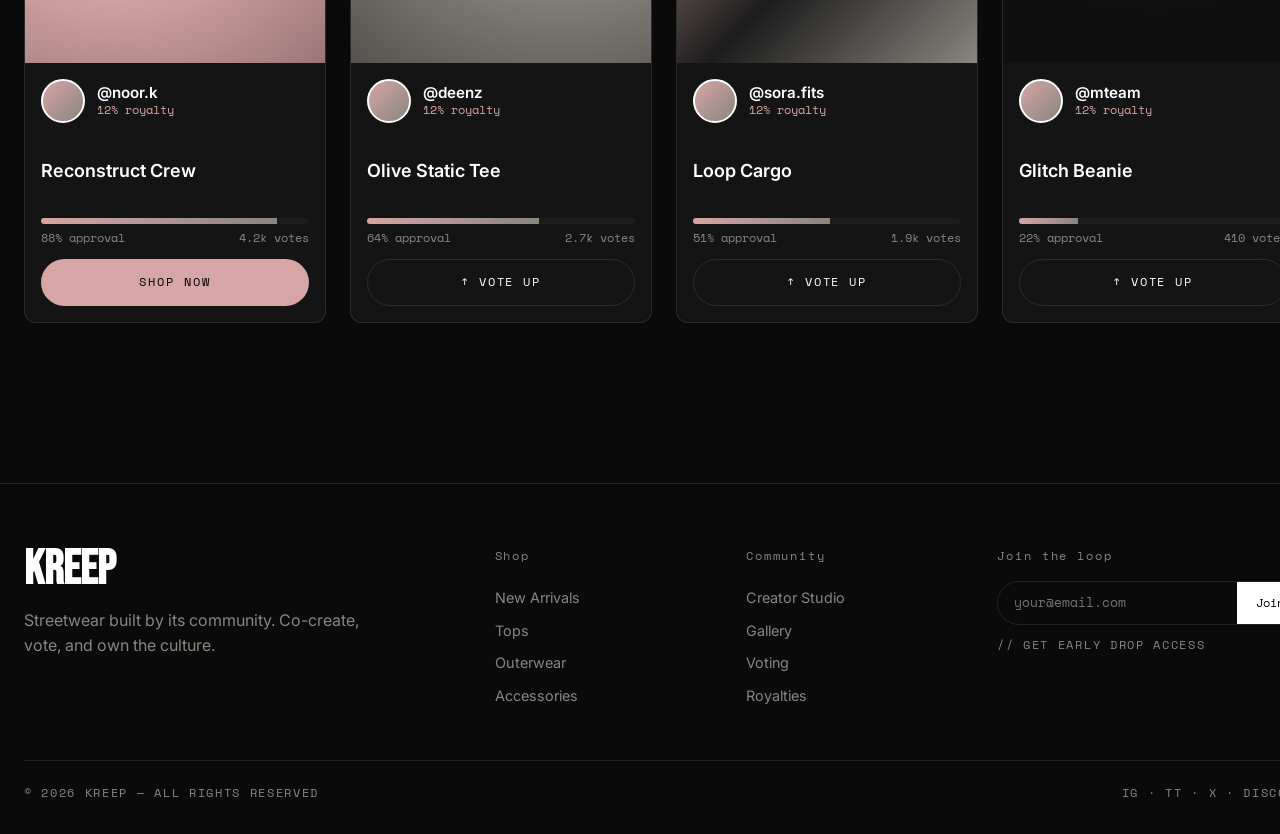
==== commit f15c42b6: "feat: modernize homepage with SVG logo, cart dropdown, size inventory chips, and hero gradient - Rep" ====
--- a/product.html
+++ b/product.html
@@ -16,7 +16,18 @@
   <!-- Navbar -->
   <header class="nav">
     <div class="wrap">
-      <a class="nav-logo" href="index.html">KREE<span class="k-glitch glitch" data-text="P">P</span></a>
+      <a class="nav-logo glitch" data-text="KREEP" href="index.html">
+        <svg class="kreep-logo kreep-logo--nav" viewBox="0 0 180 48" xmlns="http://www.w3.org/2000/svg" aria-label="KREEP">
+          <g class="logo-icon" transform="translate(2,4)">
+            <path d="M4 0 L4 40 L12 40 L12 24 L20 40 L28 40 L18 20 L28 0 L20 0 L12 16 L12 0 Z" fill="#89857f"/>
+            <path d="M10 14 Q18 20 10 28 Q22 24 18 16 Q14 10 10 14Z" fill="#D6A5A5" opacity="0.85"/>
+            <ellipse cx="15" cy="20" rx="5" ry="8" fill="none" stroke="#D6A5A5" stroke-width="1.2" opacity="0.6" transform="rotate(-15 15 20)"/>
+          </g>
+          <text x="38" y="35" font-family="Bebas Neue, Arial Narrow, sans-serif" font-size="34" font-weight="700" letter-spacing="2">
+            <tspan fill="#ffffff">KR</tspan><tspan fill="#D6A5A5">E</tspan><tspan fill="#ffffff">EP</tspan>
+          </text>
+        </svg>
+      </a>
       <nav class="nav-links">
         <a href="index.html">Home</a>
         <a href="index.html#arrivals">Shop</a>
@@ -26,6 +37,54 @@
       </nav>
       <div class="nav-right">
         <button class="cart-btn">Cart <span class="count">3</span></button>
+        <!-- Cart Dropdown -->
+        <div class="cart-dropdown" id="cartDropdown">
+          <div class="cart-dropdown__header">
+            <span class="mono">Your Cart (3)</span>
+          </div>
+          <ul class="cart-dropdown__items">
+            <li class="cart-dropdown__item">
+              <div class="cart-dropdown__item-info">
+                <span class="cart-dropdown__item-name">Glitch Hoodie</span>
+                <span class="cart-dropdown__item-price">$128</span>
+              </div>
+              <div class="cart-dropdown__qty">
+                <button class="cart-dropdown__qty-btn" data-action="minus">-</button>
+                <span class="cart-dropdown__qty-val">1</span>
+                <button class="cart-dropdown__qty-btn" data-action="plus">+</button>
+              </div>
+            </li>
+            <li class="cart-dropdown__item">
+              <div class="cart-dropdown__item-info">
+                <span class="cart-dropdown__item-name">Static Tee</span>
+                <span class="cart-dropdown__item-price">$64</span>
+              </div>
+              <div class="cart-dropdown__qty">
+                <button class="cart-dropdown__qty-btn" data-action="minus">-</button>
+                <span class="cart-dropdown__qty-val">1</span>
+                <button class="cart-dropdown__qty-btn" data-action="plus">+</button>
+              </div>
+            </li>
+            <li class="cart-dropdown__item">
+              <div class="cart-dropdown__item-info">
+                <span class="cart-dropdown__item-name">Loop Cargo</span>
+                <span class="cart-dropdown__item-price">$142</span>
+              </div>
+              <div class="cart-dropdown__qty">
+                <button class="cart-dropdown__qty-btn" data-action="minus">-</button>
+                <span class="cart-dropdown__qty-val">1</span>
+                <button class="cart-dropdown__qty-btn" data-action="plus">+</button>
+              </div>
+            </li>
+          </ul>
+          <div class="cart-dropdown__footer">
+            <div class="cart-dropdown__subtotal">
+              <span>Subtotal</span>
+              <span class="cart-dropdown__total-val">$334</span>
+            </div>
+            <button class="btn btn-primary btn-block">Checkout</button>
+          </div>
+        </div>
         <button class="nav-burger" aria-label="Menu"><span></span><span></span><span></span></button>
       </div>
     </div>
--- a/css/styles.css
+++ b/css/styles.css
@@ -68,14 +68,88 @@
 .nav .wrap { display: flex; align-items: center; justify-content: space-between; gap: var(--s-5); }
 .nav-logo { font: var(--t-display-m); font-size: 1.9rem; letter-spacing: 0.06em; display: inline-flex; align-items: center; }
 .nav-logo .k-glitch { color: var(--c-dusty-pink); }
+
+/* SVG Logo */
+.kreep-logo { display: block; }
+.kreep-logo--nav { height: 40px; width: auto; }
+.kreep-logo--hero { height: 72px; width: auto; }
+.hero-logo-wrap { margin-bottom: var(--s-5); }
+
 .nav-links { display: flex; gap: var(--s-6); }
 .nav-links a { font: var(--t-label); letter-spacing: 0.14em; text-transform: uppercase; color: var(--c-olive-gray); transition: color 0.15s; }
 .nav-links a:hover, .nav-links a.active { color: var(--c-white); }
-.nav-right { display: flex; align-items: center; gap: var(--s-4); }
+.nav-right { display: flex; align-items: center; gap: var(--s-4); position: relative; }
 .cart-btn { display: inline-flex; align-items: center; gap: var(--s-2); padding: 0.5rem 0.9rem; border: 1px solid var(--c-line); border-radius: var(--r-pill); font: var(--t-label); }
 .cart-btn .count { background: var(--c-dusty-pink); color: var(--c-black); border-radius: var(--r-pill); padding: 0 0.4rem; }
 .nav-burger { display: none; flex-direction: column; gap: 5px; }
 .nav-burger span { width: 22px; height: 2px; background: var(--c-white); }
+
+/* ==========================================================================
+   @component  Cart Dropdown
+   ========================================================================== */
+.cart-dropdown {
+  display: none;
+  position: absolute;
+  top: calc(100% + 12px);
+  right: 0;
+  width: 320px;
+  background: var(--c-ink-800);
+  border: 1px solid var(--c-line);
+  border-radius: var(--r-md);
+  box-shadow: var(--shadow-float);
+  z-index: 100;
+  overflow: hidden;
+}
+.cart-dropdown.open { display: block; }
+.cart-dropdown__header {
+  padding: var(--s-4);
+  border-bottom: 1px solid var(--c-line);
+}
+.cart-dropdown__items {
+  list-style: none;
+  margin: 0;
+  padding: 0;
+  max-height: 280px;
+  overflow-y: auto;
+}
+.cart-dropdown__item {
+  padding: var(--s-3) var(--s-4);
+  border-bottom: 1px solid var(--c-line);
+  display: flex;
+  justify-content: space-between;
+  align-items: center;
+  gap: var(--s-3);
+}
+.cart-dropdown__item:last-child { border-bottom: none; }
+.cart-dropdown__item-info { display: flex; flex-direction: column; gap: 2px; }
+.cart-dropdown__item-name { font: var(--t-heading); font-size: 0.9rem; }
+.cart-dropdown__item-price { font: var(--t-label); color: var(--c-dusty-pink); }
+.cart-dropdown__qty { display: flex; align-items: center; gap: var(--s-2); }
+.cart-dropdown__qty-btn {
+  width: 26px; height: 26px;
+  border: 1px solid var(--c-line);
+  border-radius: var(--r-sm);
+  display: grid; place-items: center;
+  font-size: 0.9rem;
+  color: var(--c-white);
+  background: var(--c-ink-700);
+  transition: border-color 0.15s;
+}
+.cart-dropdown__qty-btn:hover { border-color: var(--c-dusty-pink); }
+.cart-dropdown__qty-val { font: var(--t-label); min-width: 18px; text-align: center; }
+.cart-dropdown__footer {
+  padding: var(--s-4);
+  border-top: 1px solid var(--c-line);
+  background: var(--c-ink-700);
+}
+.cart-dropdown__subtotal {
+  display: flex;
+  justify-content: space-between;
+  align-items: center;
+  margin-bottom: var(--s-3);
+  font: var(--t-heading);
+}
+.cart-dropdown__total-val { color: var(--c-dusty-pink); font-size: 1.1rem; }
 
 /* ==========================================================================
    @component  ProductCard
--- a/css/pages.css
+++ b/css/pages.css
@@ -9,6 +9,17 @@
   width: 50vw; height: 50vw; max-width: 700px; max-height: 700px;
   background: radial-gradient(circle, var(--c-pink-soft), transparent 65%);
   pointer-events: none;
+}
+
+/* Animated gradient hero background */
+.hero--gradient { background: linear-gradient(135deg, var(--c-ink-900) 0%, #1a0f0f 25%, var(--c-ink-900) 50%, #0f1210 75%, var(--c-ink-900) 100%); background-size: 400% 400%; animation: heroGradient 12s ease infinite; }
+@keyframes heroGradient {
+  0%   { background-position: 0% 50%; }
+  50%  { background-position: 100% 50%; }
+  100% { background-position: 0% 50%; }
+}
+@media (prefers-reduced-motion: reduce) {
+  .hero--gradient { animation: none; background-size: 100% 100%; }
 }
 .hero-grid { display: grid; grid-template-columns: 1.05fr 0.95fr; gap: var(--s-7); align-items: center; }
 .hero-copy .eyebrow { margin-bottom: var(--s-4); }
@@ -33,6 +44,10 @@
 
 /* ---------------------------- HOME : Grids ------------------------------- */
 .grid-products { display: grid; grid-template-columns: repeat(4, 1fr); gap: var(--s-5); }
+
+/* Size chips in product cards (New Arrivals) */
+.size-row--card { display: flex; gap: var(--s-2); padding: 0 var(--s-4) var(--s-4); flex-wrap: wrap; }
+.size-row--card .size { min-width: 36px; padding: 0.4rem 0.5rem; font-size: 0.65rem; cursor: default; }
 
 /* ---------------------------- HOME : Loop -------------------------------- */
 .loop { background: linear-gradient(180deg, var(--c-ink-900), var(--c-ink-800)); border-block: 1px solid var(--c-line); }
